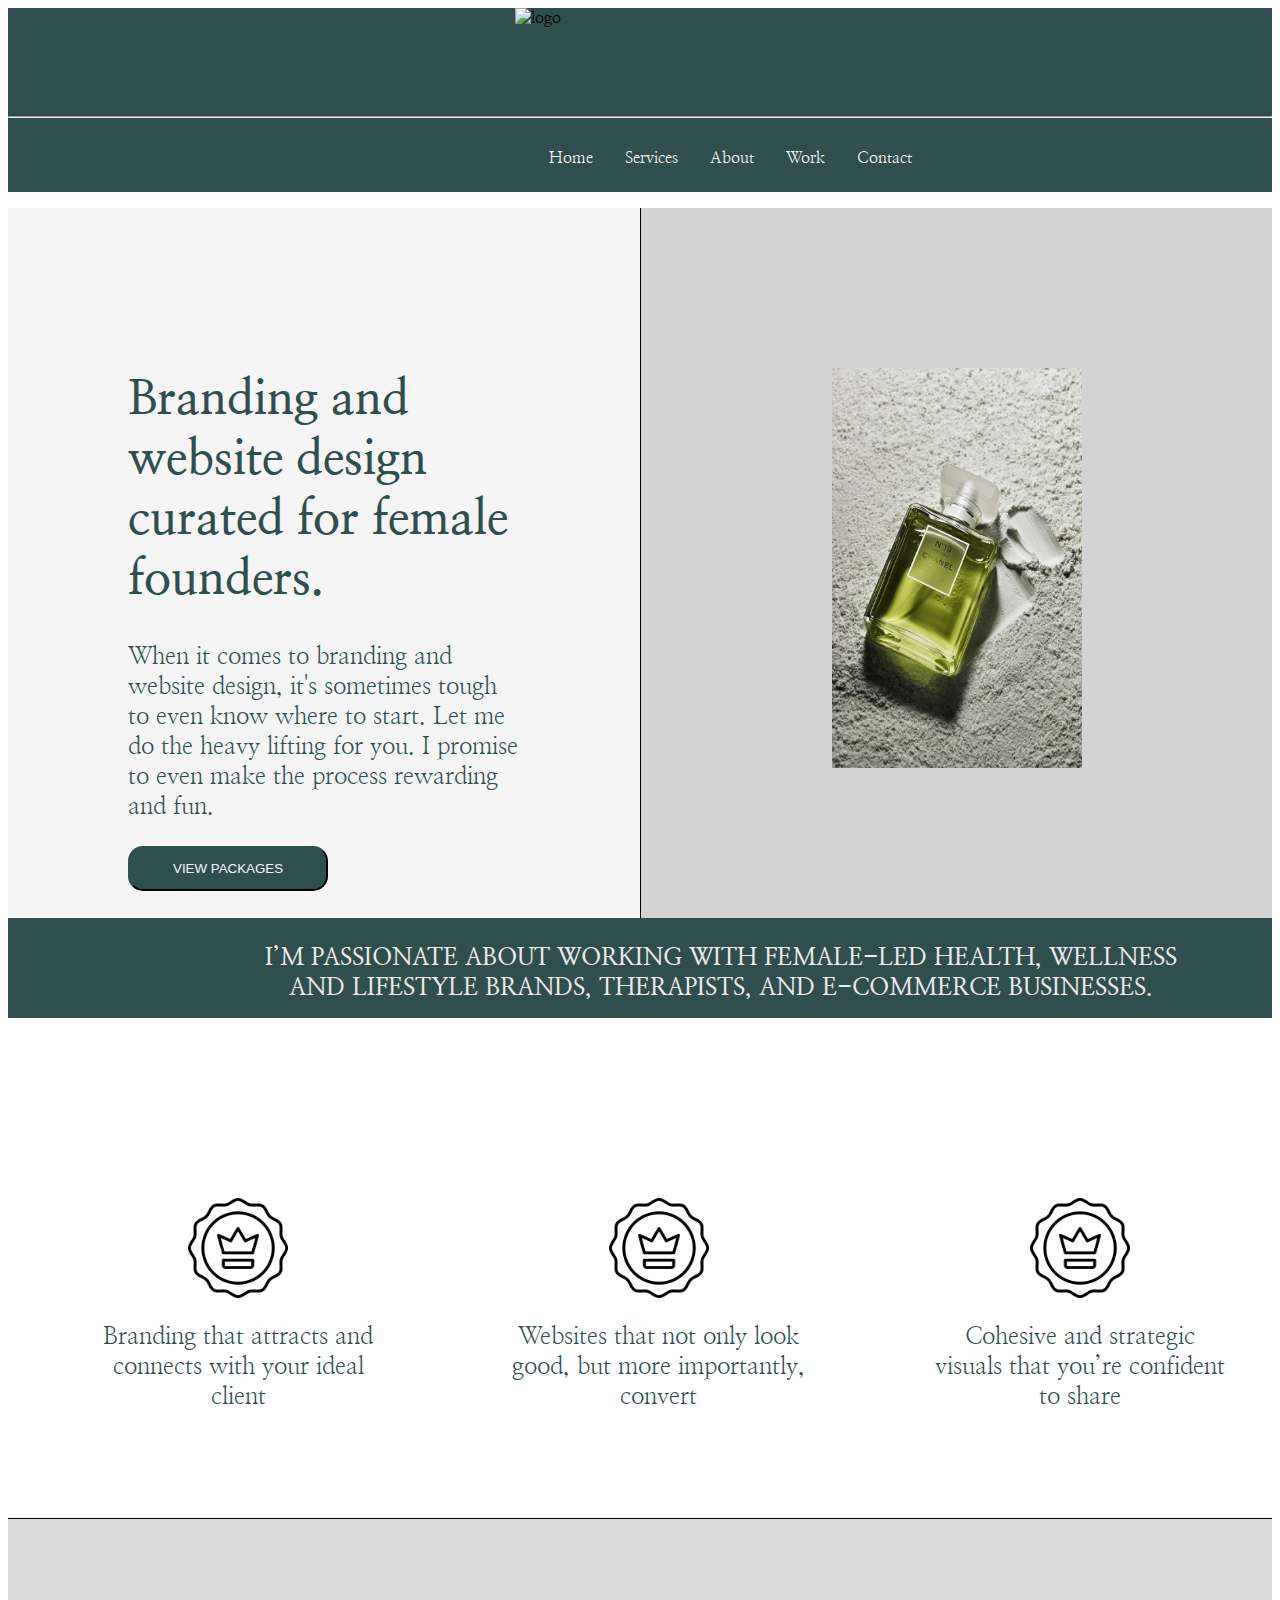
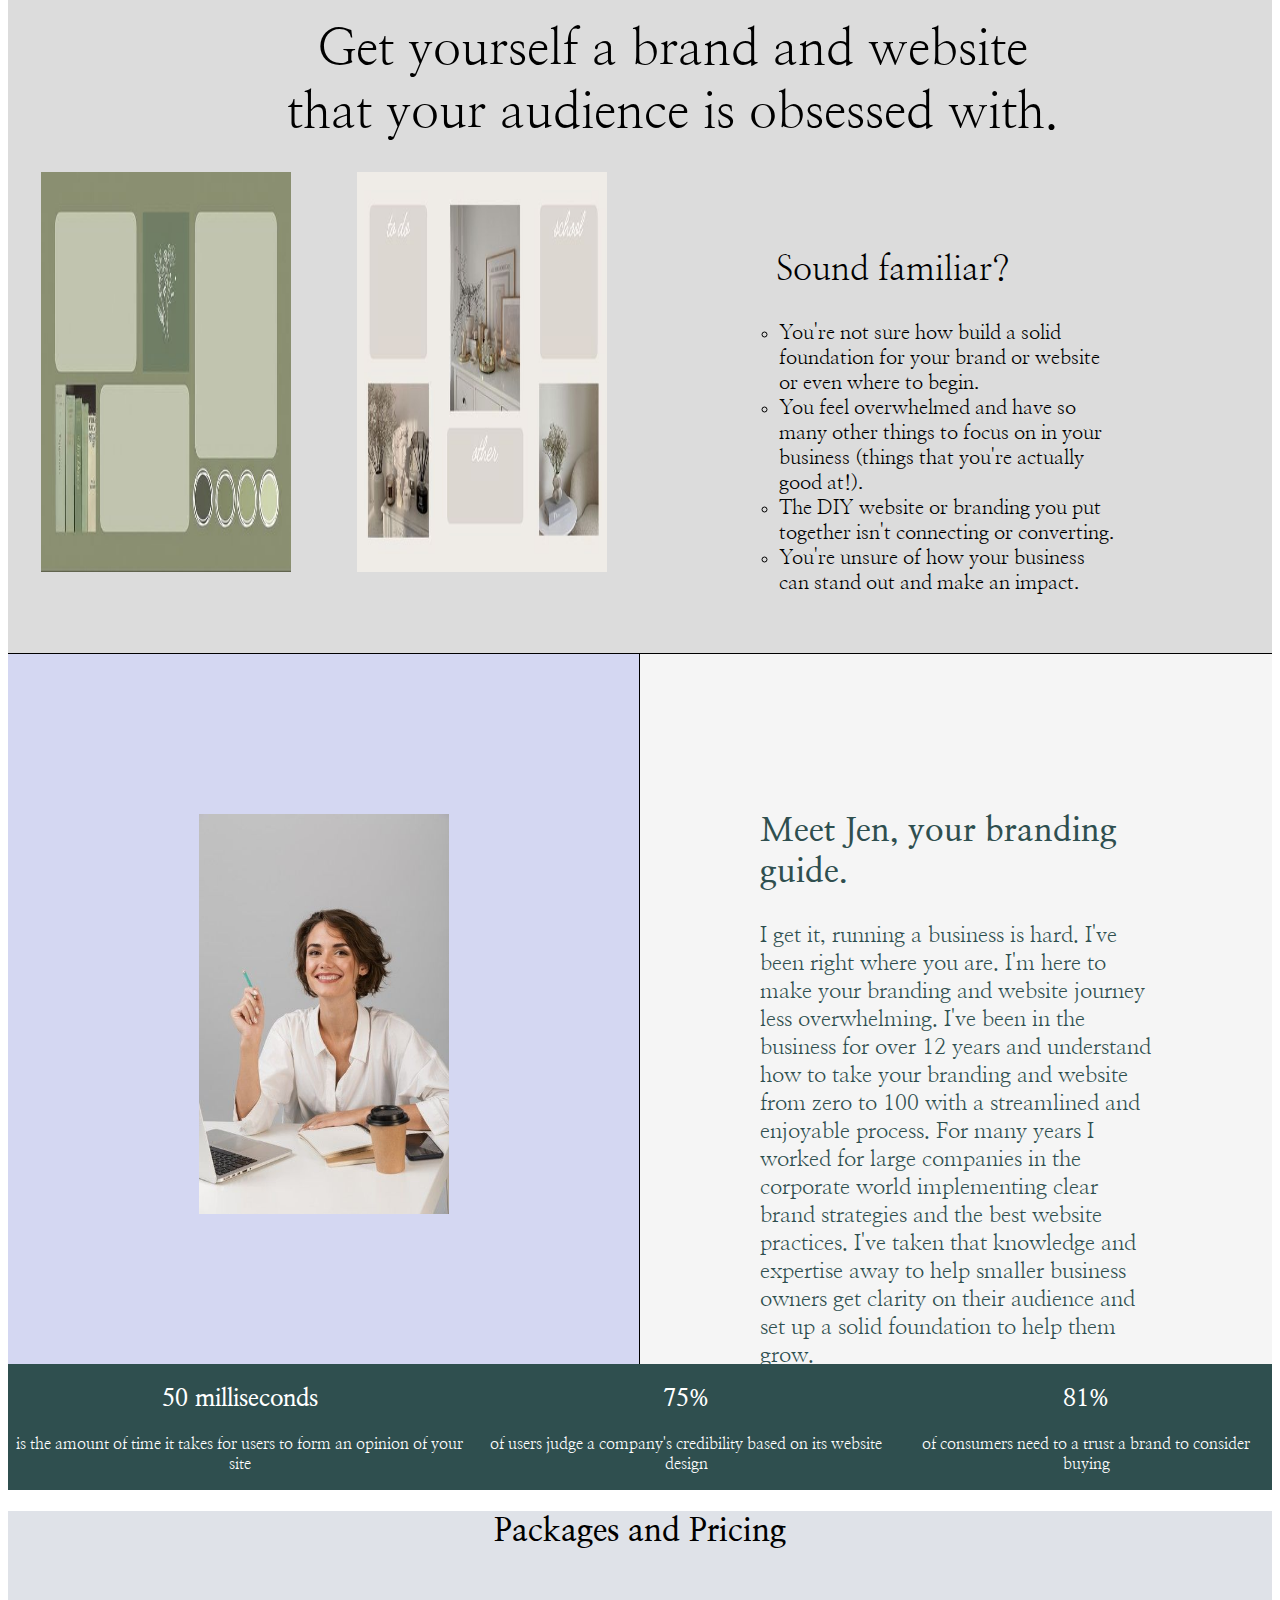
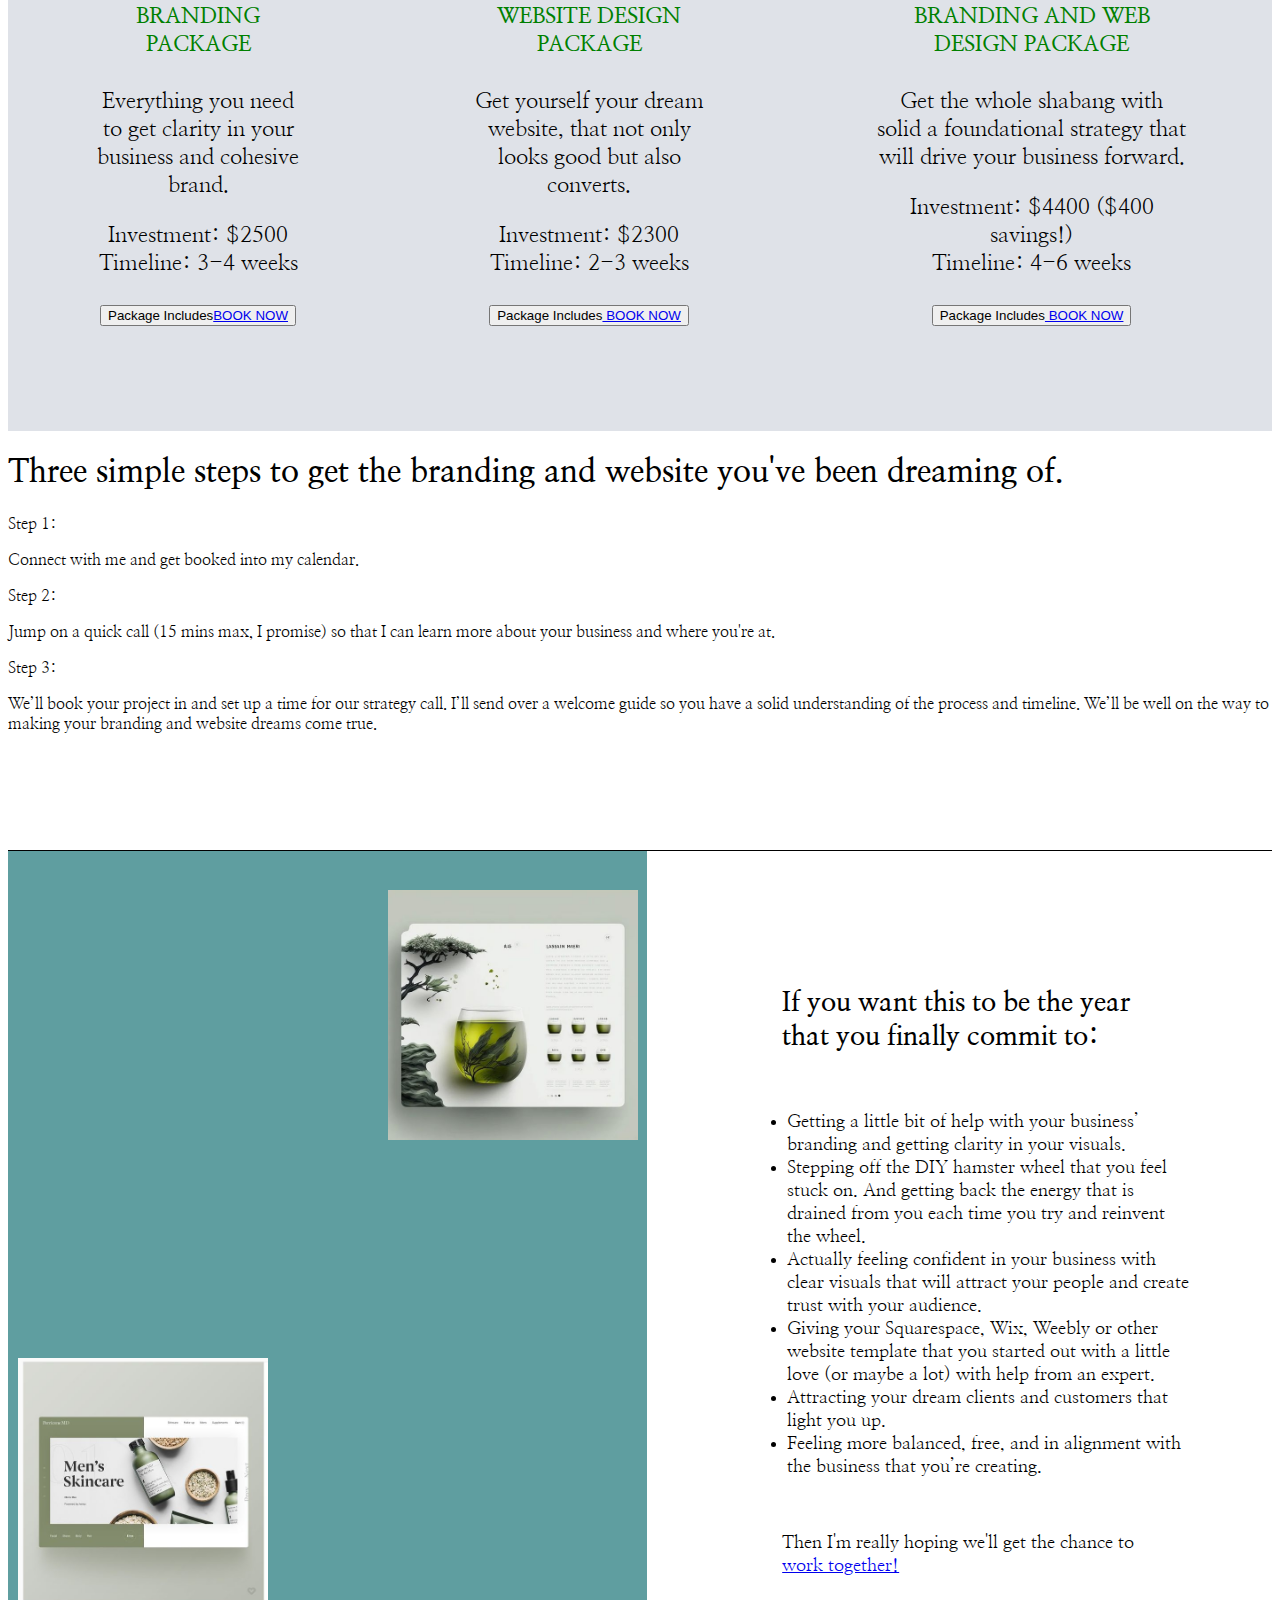
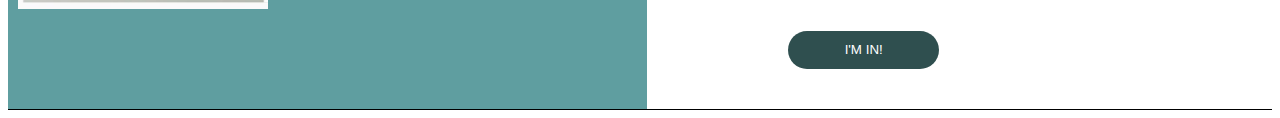
==== html/index.html @ 67c5d957 "first commit" ====
<!DOCTYPE html>
<html lang="en">

<head>
    <meta charset="UTF-8">
    <meta name="viewport" content="width=device-width, initial-scale=1.0">
    <title>Document</title>
    <link rel="stylesheet" href="../css/index.css">
    <link rel='stylesheet' href='https://cdn-uicons.flaticon.com/uicons-regular-rounded/css/uicons-regular-rounded.css'>

</head>

<body>
    <header>
        <div>
            <img src="GrimshawGraphics_Stacked_Logo_Rev.png" alt="logo">
        </div>
        <hr>
        <div class="header">
            <ul>
                <li><a class="active" href="#home">Home</a></li>
                <li><a href="#services">Services</a></li>
                <li><a href="#about">About</a></li>
                <li><a href="#work">Work</a></li>
                <li><a href="#contact">Contact</a></li>
            </ul>
        </div>
    </header>
    <main>
        <div class="box1">
            <div class="left1">
                <div class="text1">
                    <h1>Branding and website design curated for female founders.</h1>
                    <p>When it comes to branding and website design, it's sometimes tough to even know where to start.
                        Let me do the heavy lifting for you. I promise to even make the process rewarding and fun.</p>
                    <button>VIEW PACKAGES</button>
                </div>
            </div>
            <div class="right">
                <div class="img">
                    <img src="../image/download (1).jpeg" alt="foto1">
                </div>
            </div>
        </div>
        <div class="box2">
            <div>
                <h2>I’M PASSIONATE ABOUT WORKING WITH FEMALE-LED HEALTH, WELLNESS AND LIFESTYLE BRANDS, THERAPISTS, AND
                    E-COMMERCE BUSINESSES.</h2>
            </div>
        </div>
        <div class="box3">
            <div class="left">
                <div>
                    <img src="../image/badge.png" alt="icon1">
                    <p>Branding that attracts and connects with your ideal client</p>
                </div>
            </div>
            <div class="mid">
                <div>
                    <img src="../image/badge.png" alt="icon1">
                    <p>Websites that not only look good, but more importantly, convert</p>
                </div>
            </div>
            <div class="right1">
                <div>
                    <img src="../image/badge.png" alt="icon1">
                    <p>Cohesive and strategic visuals that you’re confident to share</p>
                </div>
            </div>
        </div>
        <div class="box4">
            <p class="p1">Get yourself a brand and website that your audience is obsessed with.</p>
            <div>
                <div class="img1">
                    <img src="../image/img2.jpg" alt="foto2">
                    <img src="../image/img1.jpg" alt="foto3">
                </div>
                <div class="list">
                    <div>
                        <p class="sound">Sound familiar?</p>
                        <ul class="text2">
                            <li>You're not sure how build a solid foundation for your brand or website or even where to
                                begin.</li>
                            <li>You feel overwhelmed and have so many other things to focus on in your business (things
                                that you're actually good at!).</li>
                            <li>The DIY website or branding you put together isn't connecting or converting.</li>
                            <li>You're unsure of how your business can stand out and make an impact.</li>
                        </ul>
                    </div>
                </div>
            </div>
        </div>
        <div class="box5">

            <div class="l">
                <div class="image">
                    <img src="../image/img5.jpg" alt="foto1">
                </div>
            </div>
            <div class="r">
                <div class="text3">
                    <h2>Meet Jen, your branding guide.</h2>
                    <p>I get it, running a business is hard. I've been right where you are. I'm here to make your
                        branding and website journey less overwhelming. I've been in the business for over 12 years and
                        understand how to take your branding and website from zero to 100 with a streamlined and
                        enjoyable process. For many years I worked for large companies in the corporate world
                        implementing clear brand strategies and the best website practices. I've taken that knowledge
                        and expertise away to help smaller business owners get clarity on their audience and set up a
                        solid foundation to help them grow.</p>
                </div>
            </div>
        </div>
        <div class="box6">
            <div class="box61">
                <h2>50 milliseconds</h2>
                <p>is the amount of time it takes for users to form an opinion of your site</p>
            </div>
            <div class="box62">
                <h2>75%</h2>
                <p>of users judge a company's credibility based on its website design</p>
            </div>
            <div class="box63">
                <h2>81%</h2>
                <p>of consumers need to a trust a brand to consider buying</p>
            </div>
        </div>
        <div class="box7">
            <div class="h">
                <h1> Packages and Pricing</h1>
            </div>

            <div class="umumi">
                <div class="box71">
                    <div class="package">
                        <h4>BRANDING PACKAGE</h4>
                        <p>Everything you need to get clarity in your business and cohesive brand. </p>
                        <p>Investment: $2500 <br>
                            Timeline: 3-4 weeks</p>
                        <div class="button">
                            <button><span>Package Includes</span><a href="#contact">BOOK NOW</a></button>
                        </div>
                    </div>
                </div>
                <div class="box72">
                    <div class="website">
                        <h4>WEBSITE DESIGN PACKAGE</h4>
                        <p>Get yourself your dream website, that not only looks good but also converts. </p>
                        <p>Investment: $2300 <br>
                            Timeline: 2-3 weeks</p>
                        <div class="button2">
                            <button><span>Package Includes</span><a href="#contact"> BOOK NOW</a></button>
                        </div>
                    </div>

                </div>
                <div class="box73">
                    <div class="web-design">
                        <h4>BRANDING AND WEB DESIGN PACKAGE</h4>
                        <p>Get the whole shabang with solid a foundational strategy that will drive your business
                            forward. </p>
                        <p>Investment: $4400 ($400 savings!) <br>
                            Timeline: 4-6 weeks</p>
                        <div class="button3">
                            <button><span>Package Includes</span><a href="#contact"> BOOK NOW</a></button>
                        </div>
                    </div>

                </div>

            </div>
        </div>
        <div class="">
            <div class="dreaming">
                <h1>Three simple steps to get the branding and website you've been dreaming of.</h1>
                <p>Step 1: </p>
                <p>Connect with me and get booked into my calendar.</p>
                <p>Step 2: </p>
                <p>Jump on a quick call (15 mins max, I promise) so that I can learn more about your business and where
                    you're at.</p>
                <p>Step 3: </p>
                <p>We’ll book your project in and set up a time for our strategy call. I’ll send over a welcome guide so
                    you have a solid understanding of the process and timeline.
                    We’ll be well on the way to making your branding and website dreams come true.</p>
            </div>
            <div class="express">
                <div class="container">
                    <img src="" alt="">
                </div>
            </div>
        </div>










        <div class="commit">
            <div class="img_2">
                <div class="img-1">
                    <img src="../image/img6.jpg" alt="" class="tree">
                </div>
                <div class="img-2">
                    <img src="../image/img7.jpg" alt="" class="men">
                </div>
            </div>
            <div class="commit_list">
                <div class="commit_list_">
                    <h2>If you want this to be the year that you finally commit to:</h2>
                    <ul>
                        <li>Getting a little bit of help with your business’ branding and getting clarity in your
                            visuals.</li>
                        <li>Stepping off the DIY hamster wheel that you feel stuck on. And getting back the energy that
                            is drained from you each time you try and reinvent the wheel. </li>
                        <li>Actually feeling confident in your business with clear visuals that will attract your people
                            and create trust with your audience.</li>
                        <li>Giving your Squarespace, Wix, Weebly or other website template that you started out with a
                            little love (or maybe a lot) with help from an expert. </li>
                        <li>Attracting your dream clients and customers that light you up.</li>
                        <li>Feeling more balanced, free, and in alignment with the business that you’re creating.</li>
                    </ul>
                    <p>Then I'm really hoping we'll get the chance to <a href="#contact">work together!</a></p>
                    <button>I'M IN!</button>
                </div>
            </div>
        </div>
    </main>


    <script src="../js/index.js"></script>
</body>

</html>
---- css/index.css ----
@import url('https://fonts.googleapis.com/css2?family=Josefin+Sans:ital,wght@0,100..700;1,100..700&family=Montserrat:ital,wght@0,100..900;1,100..900&family=Nanum+Myeongjo&display=swap');

body {
    font-family: "Nanum Myeongjo", serif;
}


div img {

    max-width: 250px;
    height: 100px;
    display: block;
    margin-left: auto;
    margin-right: auto;

}

header {
    background-color: darkslategray
}

.header ul {
    list-style-type: none;
    margin-left: 485px;
    padding-bottom: 10px;
    overflow: hidden;

}

.header ul li {
    float: left;
}

.header ul li a {
    display: block;
    color: white;
    text-align: center;
    padding: 14px 16px;
    text-decoration-line: none;
}

/*HOVER ZAMANI ALTDAN XETT DUSSUN*/

.box1 {
    display: flex;


}

.box1 .left1 {
    background-color: whitesmoke;
    display: block;
    max-width: 50%;
    height: 700px;
    padding-top: 10px;
}

.box1 .left1 .text1 {
    align-items: center;
    margin: 12%;
    padding: 7%;
    font-size: x-large;
    color: darkslategrey;

}

.box1 .left1 .text1 button {
    border-radius: 15px;
    height: 45px;
    width: 200px;
    background-color: darkslategray;
    color: aliceblue;
    border-color: darkslategray;

}


.right {
    background-color: rgb(211, 211, 211);
    display: block;
    max-width: 50%;
    height: 710px;
    flex: 1;
    border-left: 1px solid black;

}

.right .img {

    height: 400px;
    width: 400px;
    display: block;
    margin-left: auto;
    margin-right: auto;
    margin-top: 160px;
}

.right .img img {
    height: 400px;
    width: 700px;
}


.box2 {
    width: 100%;
    height: 100px;
    background-color: darkslategrey;

}

.box2 div {
    display: block;
    width: 920px;
    height: 100px;
    margin-left: 20%;


}

.box2 div h2 {
    text-align: center;
    margin-top: 0px;
    padding-top: 25px;
    color: rgb(236, 234, 234);
}

.box3 {
    display: flex;
    /* border-bottom: solid black 1px; */
}

.box3 .left {

    width: 33.3%;
    height: 500px;
}

.box3 .left div {
    display: block;
    width: 300px;
    height: 200px;
    padding-top: 180px;
    margin-left: 80px;
    text-align: center;
    font-size: x-large;
    color: darkslategray;
}

.box3 .mid {
    width: 33.3%;
    height: 500px;
    flex: 1;
}

.box3 .mid div {
    display: block;
    width: 300px;
    height: 200px;
    padding-top: 180px;
    margin-left: 80px;
    text-align: center;
    font-size: x-large;
    color: darkslategray;
}

.box3 .right1 {
    width: 33.3%;
    height: 500px;
    flex: 1;
}

.box3 .right1 div {
    display: block;
    width: 300px;
    height: 200px;
    padding-top: 180px;
    margin-left: 80px;
    text-align: center;
    font-size: x-large;
    color: darkslategray;
}

.box4 {
    background-color: gainsboro;
    border-top: solid black 1px;
    border-bottom: solid black 1px;
}

.box4 div {
    display: flex;
    margin-top: 43px;
}

.box4 .p1 {
    text-align: center;
    padding-top: 50px;
    font-size: 50px;
    margin-bottom: -59px;
    padding-left: 260px;
    padding-right: 195px;
}

.box4 div .img1 {
    /* background-color: antiquewhite; */
    width: 50%;
    height: 200px;

    /* flex: 1; */
}

.box4 div .img1 img {
    width: 900px;
    height: 400px;
}

.box4 div .list {
    /* background-color: burlywood; */
    width: 50%;
    flex: 1;
    padding-bottom: 46px;
}

.box4 div .list div .text2 {
    margin-left: 99px;
    margin-right: 108px;
    margin-bottom: 11px;
    margin-top: 140px;
    list-style-type: circle;
    font-size: 20px;
    padding-right: 46px;
    /* margin-right: 150px; */
}

.box4 div .list div .sound {
    /* width: 137%;
    height: 12%;
    text-align: center; */
    margin-bottom: -111px;
    padding-left: 136px;
    font-size: 34px;
}

.box4 div .list div {
    display: block;
}

.box5 {
    display: flex;
}

.l {
    background-color: rgb(212, 215, 242);
    display: block;
    max-width: 50%;
    height: 710px;
    flex: 1;
    border-right: 1px solid black;

}

.l .image {

    height: 400px;
    width: 600px;
    display: block;
    margin-left: auto;
    margin-right: auto;
    margin-top: 160px;
}

.l .image img {
    height: 100%;
    width: 100%;
}


.box5 .r {
    background-color: whitesmoke;
    display: block;
    max-width: 50%;
    height: 700px;
    padding-top: 10px;
}

.box5 .r .text3 {
    align-items: center;
    margin: 12%;
    padding: 7%;
    font-size: 22px;
    color: darkslategrey;

}

.box6 {
    display: flex;
    justify-content: space-between;
    background-color: darkslategray;
    color: white;
    text-align: center;
}


.box7 {
    text-align: center;
    background-color: rgb(223, 226, 232);

}
h4{
    color:green
}

.box7 .umumi {
    display: flex;
    font-size: 22px;
}

.box71 .package {
    text-align: center;
    padding-left: 85px;
    padding-right: 84px;


}

/* .box72 {
    background-color: azure;
} */
.box72 .website{
    padding-left: 85px;
    padding-right: 84px;
    text-align: center;

}

.box73 .web-design {
    /* margin-bottom: 960px; */
    padding-left: 85px;
    padding-right: 84px;
    text-align: center;

}

.button,
.box71 {
    overflow: hidden;
}

.umumi {
    height: 458px;
    overflow: hidden;
}

/* * {
    outline: 1px solid red;
} */

.commit{
    display: flex;
    border-bottom: 1px black solid;
    border-top: 1px black solid;
}

.commit .img_2{
    width: 115%;
    background-color: cadetblue;
}
/* .commit .img-2{
    width: 97%;
    height: 70%;

    border-right: 1px solid black;
} */
.commit .img-1 .tree{
    width: 100%;
    height: 100%;
    padding-left: 370px;
    padding-top: 39px;
}
.commit .img-2 .men{
    width: 100%;
    height: 100%;
    padding-right: 370px;
    padding-bottom: 39px;
    margin-top: 218px;
}
.commit .commit_list .commit_list_{
    /* margin: 49px; */
    margin-top: 100px;
    list-style-type: decimal;
    font-size: large;
    margin-left: 100px;
    margin-right: 82px;
}
.commit .commit_list .commit_list_ button{
    width: 151px;
    height: 38px;
    border-radius: 25px;
    margin-left: 41px;
    background-color: darkslategray;
    color: white;
    border: none;
    margin-bottom: 40px;
}
.commit .commit_list .commit_list_ h2{
    padding: 35px;
}
.commit .commit_list .commit_list_ p{
    padding: 35px;
}
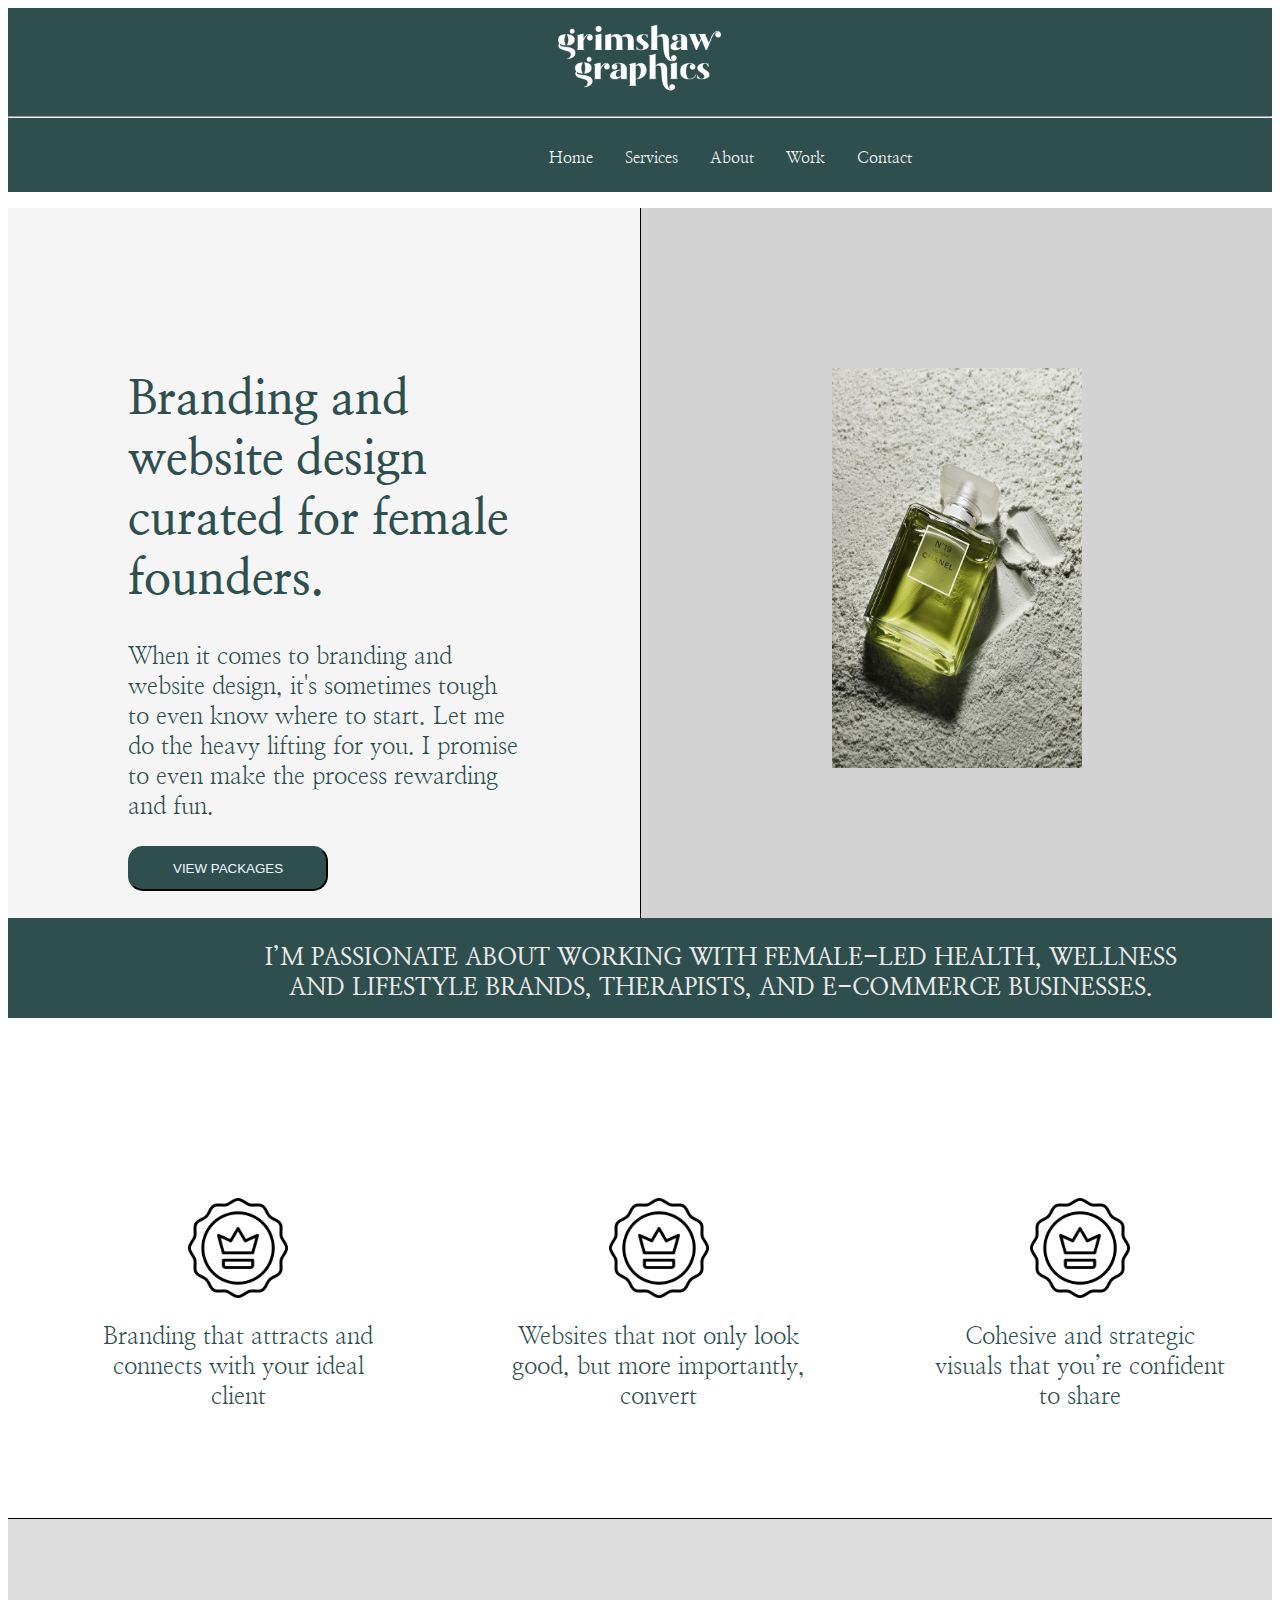
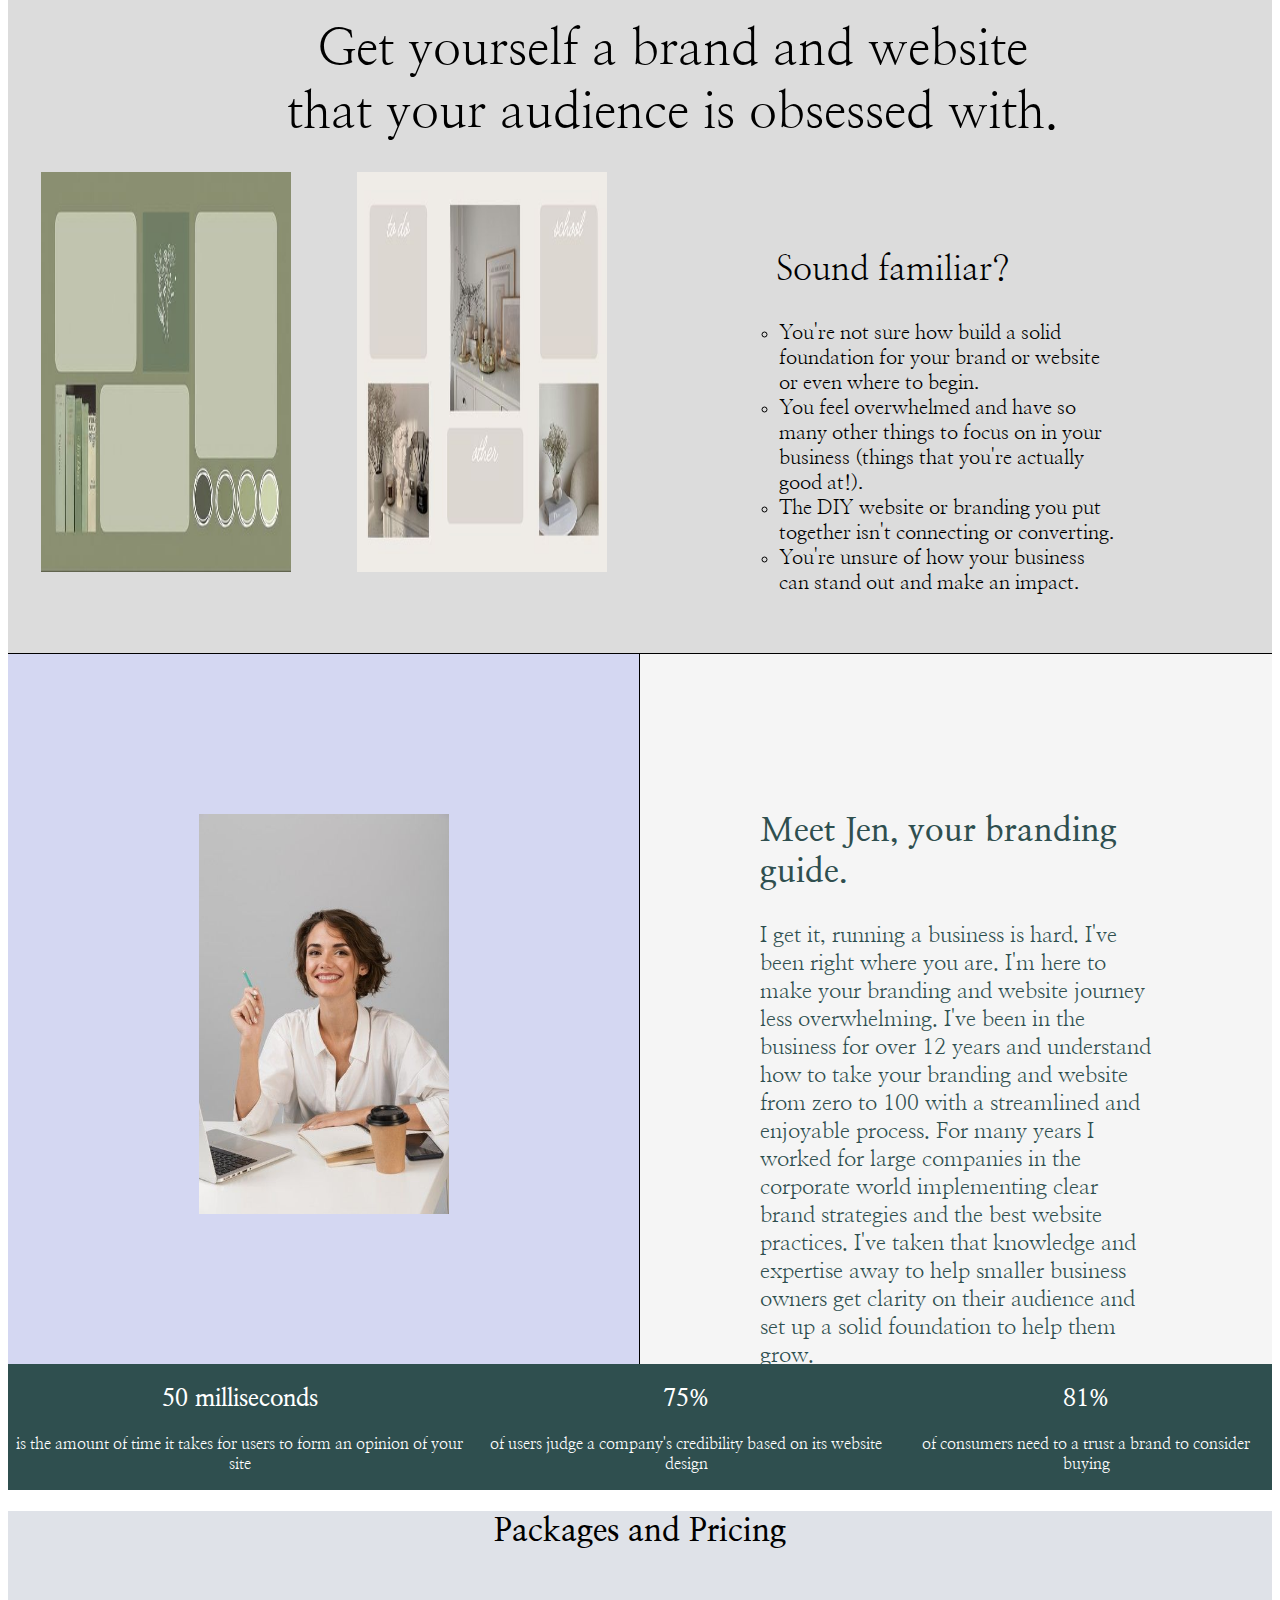
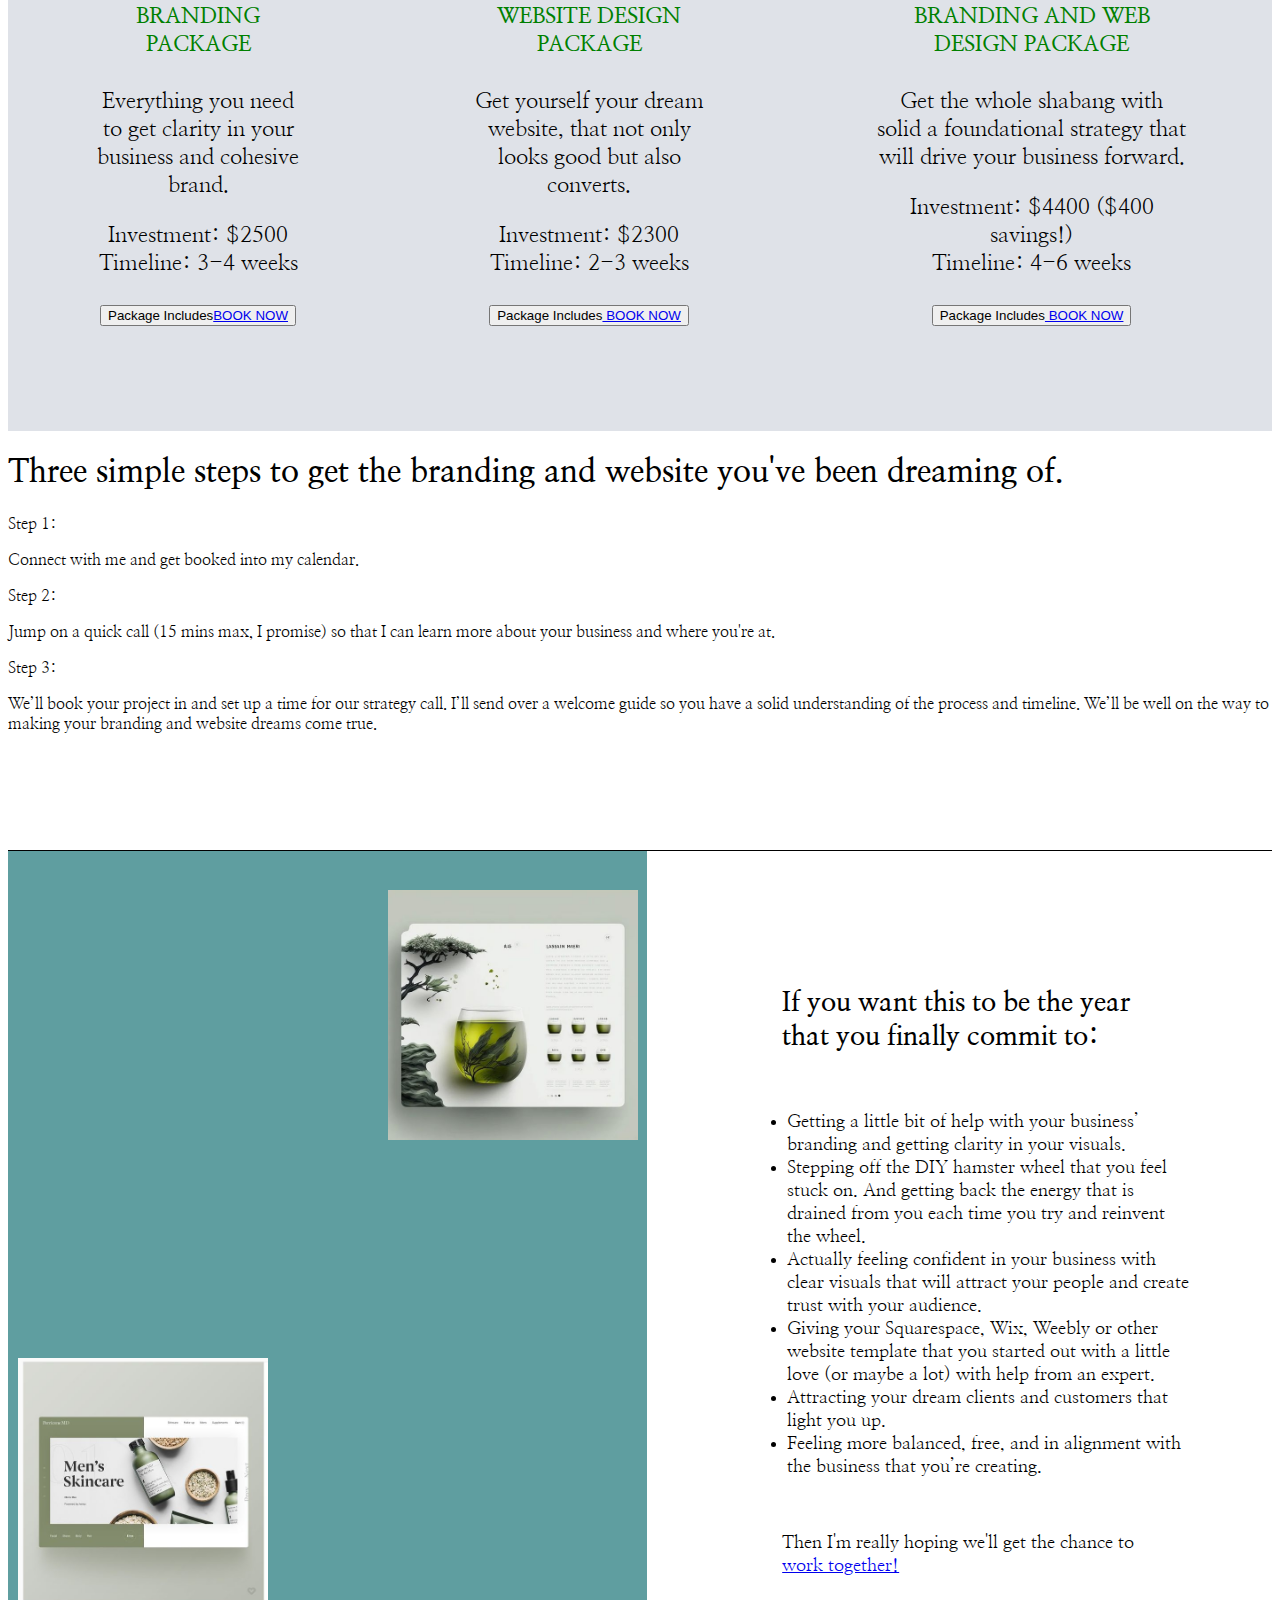
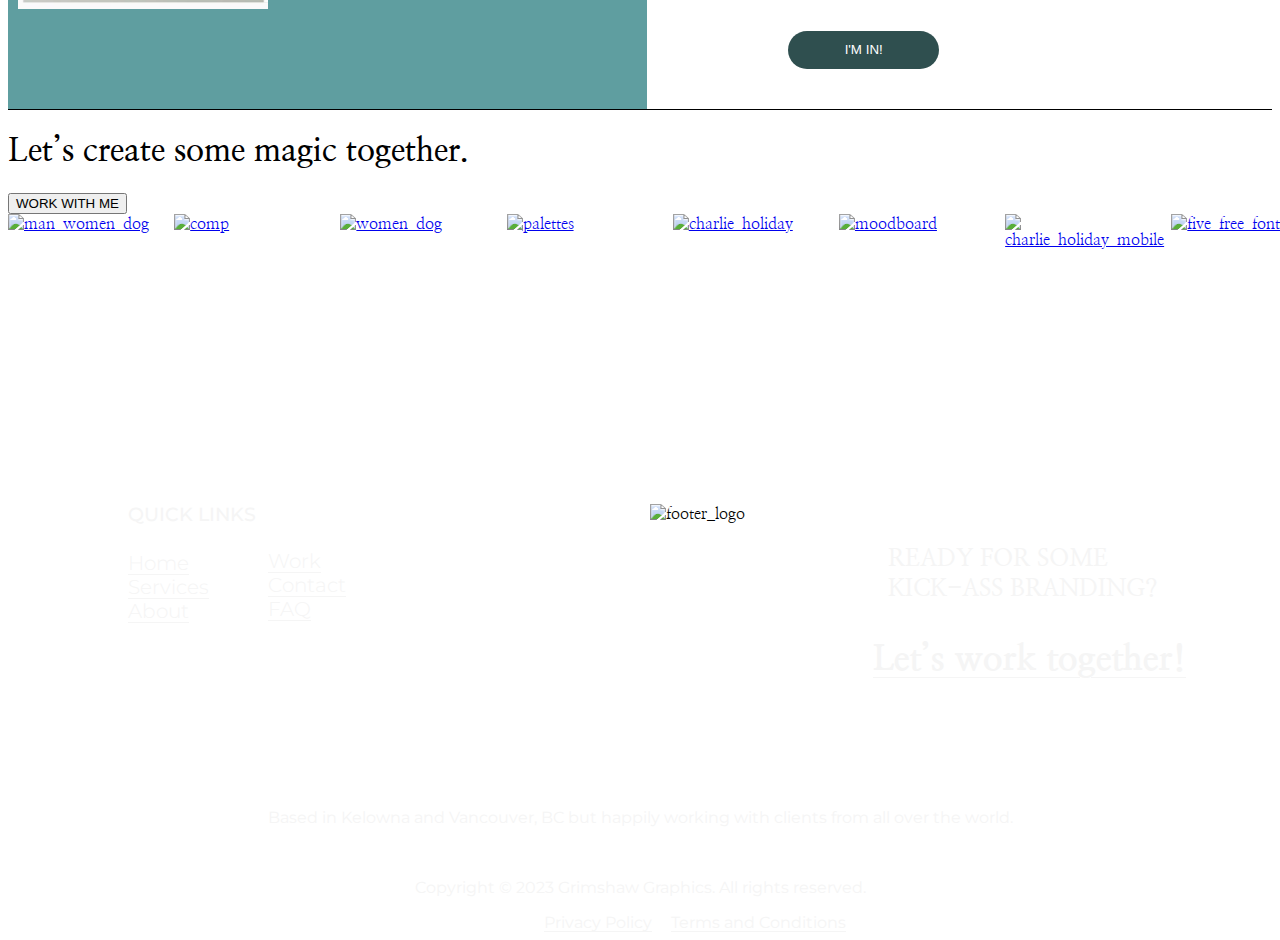
==== commit 7b33dca7: "lahiye" ====
--- a/html/index.html
+++ b/html/index.html
@@ -7,13 +7,14 @@
     <title>Document</title>
     <link rel="stylesheet" href="../css/index.css">
     <link rel='stylesheet' href='https://cdn-uicons.flaticon.com/uicons-regular-rounded/css/uicons-regular-rounded.css'>
+    <link rel="stylesheet" href="https://cdn.jsdelivr.net/npm/remixicon@4.2.0/fonts/remixicon.min.css">
 
 </head>
 
 <body>
     <header>
         <div>
-            <img src="GrimshawGraphics_Stacked_Logo_Rev.png" alt="logo">
+            <img src="../image/GrimshawGraphics_Stacked_Logo_Rev.png" alt="logo">
         </div>
         <hr>
         <div class="header">
@@ -228,6 +229,70 @@
             </div>
         </div>
     </main>
+    <footer>
+        
+        <div class="h1_button">
+            <h1> Let’s create some magic together.</h1>
+            <button>WORK WITH ME</button>
+        </div>
+        <div class="footer_imgs">
+            <a href="https://www.instagram.com/p/C1P51dzPZPS/">
+                <img src="https://images.squarespace-cdn.com/content/v1/616e0744511e9f0d8db6a8a2/1703453225106-0JEDRJP9DMGTDIZHFWKM/image-asset.jpeg?format=500w" alt="man_women_dog">
+            </a>
+            <a href="https://www.instagram.com/reel/C1DQw4lPzK2/embed/?autoplay=1">
+                <img src="https://images.squarespace-cdn.com/content/v1/616e0744511e9f0d8db6a8a2/1703028217939-6RYFB05S9II3U4HUZ70S/image-asset.jpeg?format=500w" alt="comp">
+            </a>
+            <a href="https://www.instagram.com/reel/C05Cj82vprQ/embed/?autoplay=1">
+                <img src="https://images.squarespace-cdn.com/content/v1/616e0744511e9f0d8db6a8a2/1702682286314-HMNL7Q302TS92NPRCHQX/image-asset.jpeg?format=500w" alt="women_dog">
+            </a>
+            <a href="https://www.instagram.com/p/C02ft4eP9JC/?img_index=1">
+                <img src="https://images.squarespace-cdn.com/content/v1/616e0744511e9f0d8db6a8a2/1702595757878-JIR0URIZPNTK19X9ZAQ6/image-asset.jpeg?format=500w" alt="palettes">
+            </a>
+            <a href="https://www.instagram.com/reel/C0xQSwVhMSn/embed/?autoplay=1">
+                <img src="https://images.squarespace-cdn.com/content/v1/616e0744511e9f0d8db6a8a2/1702422568700-JJTJVW1SX9YBL4HT1ZTV/image-asset.jpeg?format=500w" alt="charlie_holiday">
+            </a>
+            <a href="https://www.instagram.com/reel/C0uZyGwPgHx/embed/?autoplay=1">
+                <img src="https://images.squarespace-cdn.com/content/v1/616e0744511e9f0d8db6a8a2/1702328715699-D23SXOCOUHKUVCF8JKUX/image-asset.jpeg?format=500w" alt="moodboard">
+            </a>
+            <a href="https://www.instagram.com/reel/C0kVG3oRMey/embed/?autoplay=1">
+                <img src="https://images.squarespace-cdn.com/content/v1/616e0744511e9f0d8db6a8a2/1701988011175-94ZNQW11UH2KUF7GJ8ND/image-asset.jpeg?format=500w" alt="charlie_holiday_mobile">
+            </a>
+            <a href="https://www.instagram.com/p/C0h2R66MkhQ/?img_index=1">
+                <img src="https://images.squarespace-cdn.com/content/v1/616e0744511e9f0d8db6a8a2/1701903416777-SF7U7MWAJTY8AH1IK3FO/image-asset.jpeg?format=500w" alt="five_free_font">
+            </a>
+        </div>
+        <div class="links_icon_ready">
+            <div class="quick_links">
+                <h3>QUICK LINKS</h3>
+                <p class="first_list"><a href="#home">Home</a>
+                <a href="#services">Services</a>
+                <a href="#about">About</a></p>
+                <p class="second_list"><a href="#work">Work</a>
+                <a href="#contact">Contact</a>
+                <a href="#faq">FAQ</a></p>
+            </div>
+            <div class="footer_logo">
+                <img src="https://static1.squarespace.com/static/616e0744511e9f0d8db6a8a2/t/64dec7e100e7247ce3f511e0/1692321761182/GrimshawGraphics_Mark_Logo_Purple.png" alt="footer_logo">
+            </div>
+            <div class="ready">
+                <h3>READY FOR SOME 
+                KICK-ASS BRANDING?</h3>
+                <a href="#contact">Let’s work together!</a></div>
+        </div>
+            <div class="footer_icons">
+                <i class="ri-instagram-line"></i>
+                <i class="ri-linkedin-fill"></i>
+            </div>
+            <div class="footer_Copyright">
+                <p>Based in Kelowna and Vancouver, BC but happily working with clients from all over the world.</p><br>
+                <p>Copyright © 2023 Grimshaw Graphics. All rights reserved.</p>
+                <div class="privacy-policy">
+                    <a href="https://grimshawgraphics.com/privacy-policy">Privacy Policy  </a>
+                    <a href="https://grimshawgraphics.com/terms-and-conditions"> Terms and Conditions</a>
+                </div>
+            </div>
+    </footer>
+    
 
 
     <script src="../js/index.js"></script>
--- a/css/index.css
+++ b/css/index.css
@@ -406,4 +406,131 @@
 }
 .commit .commit_list .commit_list_ p{
     padding: 35px;
+}
+
+
+
+
+.footer_imgs {
+    display: flex;
+}
+
+.footer_imgs img {
+    width: 166.2px;
+    height: 190px;
+}
+
+.quick_links {
+    width: 260px;
+    height: 169px;
+    margin: 50px 90px;
+    padding: 30px;
+    color: whitesmoke;
+    font-family: "Montserrat", sans-serif;
+    font-weight: 300;
+}
+
+.links_icon_ready {
+    display: flex;
+}
+
+.quick_links h3 {
+    font-weight: 500;
+}
+
+.quick_links .first_list {
+    display: flex;
+    flex-direction: column;
+    margin: 25px 0;
+    font-size: 20px;
+}
+
+.quick_links .second_list {
+    display: flex;
+    flex-direction: column;
+    margin: -99px 140px;
+    font-size: 20px;
+}
+
+.quick_links a {
+    color: whitesmoke;
+    text-decoration-line: underline;
+    text-decoration-style: solid;
+    text-decoration-color: currentColor;
+    text-decoration-thickness: 1px;
+    text-underline-offset: .2em;
+}
+
+.footer_logo {
+    margin: 100px 142px;
+    background-size: contain;
+    width: 10px;
+}
+.footer_logo img{
+    width: 145px;
+}
+
+.ready {
+    margin: 49px 19px;
+    padding: 57px 52px;
+}
+
+.ready h3 {
+    color: whitesmoke;
+    font-size: x-large;
+    padding: 10px 15px;
+}
+
+.ready a {
+    color: whitesmoke;
+    text-decoration-line: underline;
+    text-decoration-style: solid;
+    text-decoration-color: currentColor;
+    text-decoration-thickness: 1px;
+    text-underline-offset: .2em;
+    font-size: 35px;
+    font-weight: 800;
+    padding-top: 100px;
+}
+
+.footer_icons {
+    width: 100px;
+    height: 50px;
+    display: flex;
+    gap: 10px;
+    margin: -34px 625px;
+}
+
+.ri-instagram-line,
+.ri-linkedin-fill {
+    font-size: 24px;
+    color: whitesmoke;
+}
+
+.footer_Copyright {
+    text-align: center;
+    margin-top: 38px;
+    color: whitesmoke;
+    font-family: "Montserrat", sans-serif;
+}
+
+.privacy-policy {
+    display: flex;
+    margin: 6px 536px;
+    gap: 19px;
+    width: 391px;
+}
+
+.privacy-policy a {
+    color: whitesmoke;
+    font-family: "Montserrat", sans-serif;
+    text-decoration-line: underline;
+    text-decoration-style: solid;
+    text-decoration-color: currentColor;
+    text-decoration-thickness: 1px;
+    text-underline-offset: .2em;
+}
+
+.main_about_title_right img {
+    width: 353px;
 }